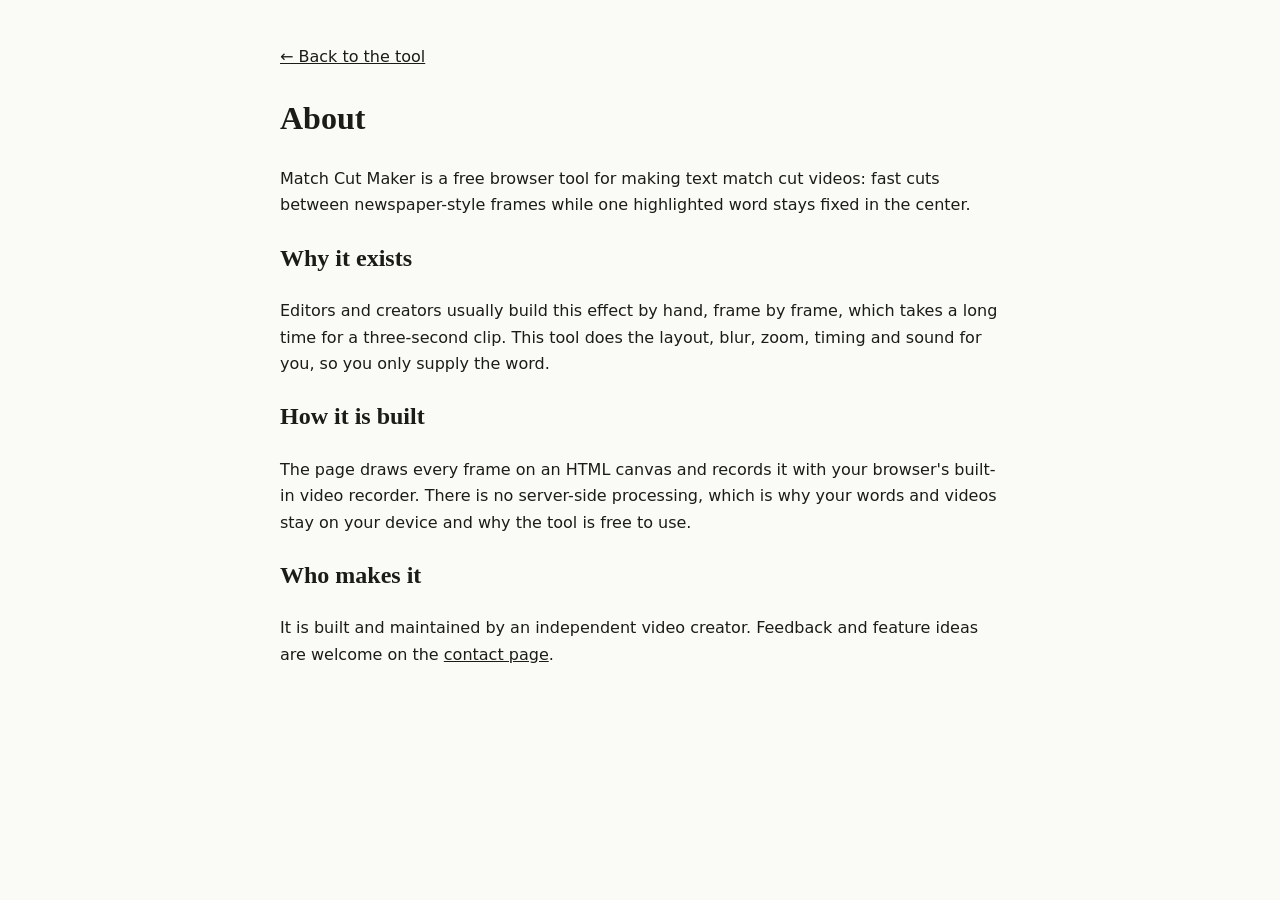
==== about.html @ c29c4c13 "Add match cut site with content pages and ad slots" ====
<!DOCTYPE html><html lang="en"><head><meta charset="utf-8"><meta name="viewport" content="width=device-width,initial-scale=1"><title>About - Match Cut Maker</title>
<style>body{font:16px/1.65 system-ui,sans-serif;max-width:720px;margin:0 auto;padding:28px 18px;background:#FAFAF7;color:#1b1b18}h1,h2{font-family:Georgia,serif}a{color:#1b1b18}@media(prefers-color-scheme:dark){body{background:#15150f;color:#f1efe6}a{color:#f1efe6}}</style></head><body>
<p><a href="index.html">&larr; Back to the tool</a></p><h1>About</h1>
<p>Match Cut Maker is a free browser tool for making text match cut videos: fast cuts between newspaper-style frames while one highlighted word stays fixed in the center.</p>
<h2>Why it exists</h2><p>Editors and creators usually build this effect by hand, frame by frame, which takes a long time for a three-second clip. This tool does the layout, blur, zoom, timing and sound for you, so you only supply the word.</p>
<h2>How it is built</h2><p>The page draws every frame on an HTML canvas and records it with your browser's built-in video recorder. There is no server-side processing, which is why your words and videos stay on your device and why the tool is free to use.</p>
<h2>Who makes it</h2><p>It is built and maintained by an independent video creator. Feedback and feature ideas are welcome on the <a href="contact.html">contact page</a>.</p></body></html>
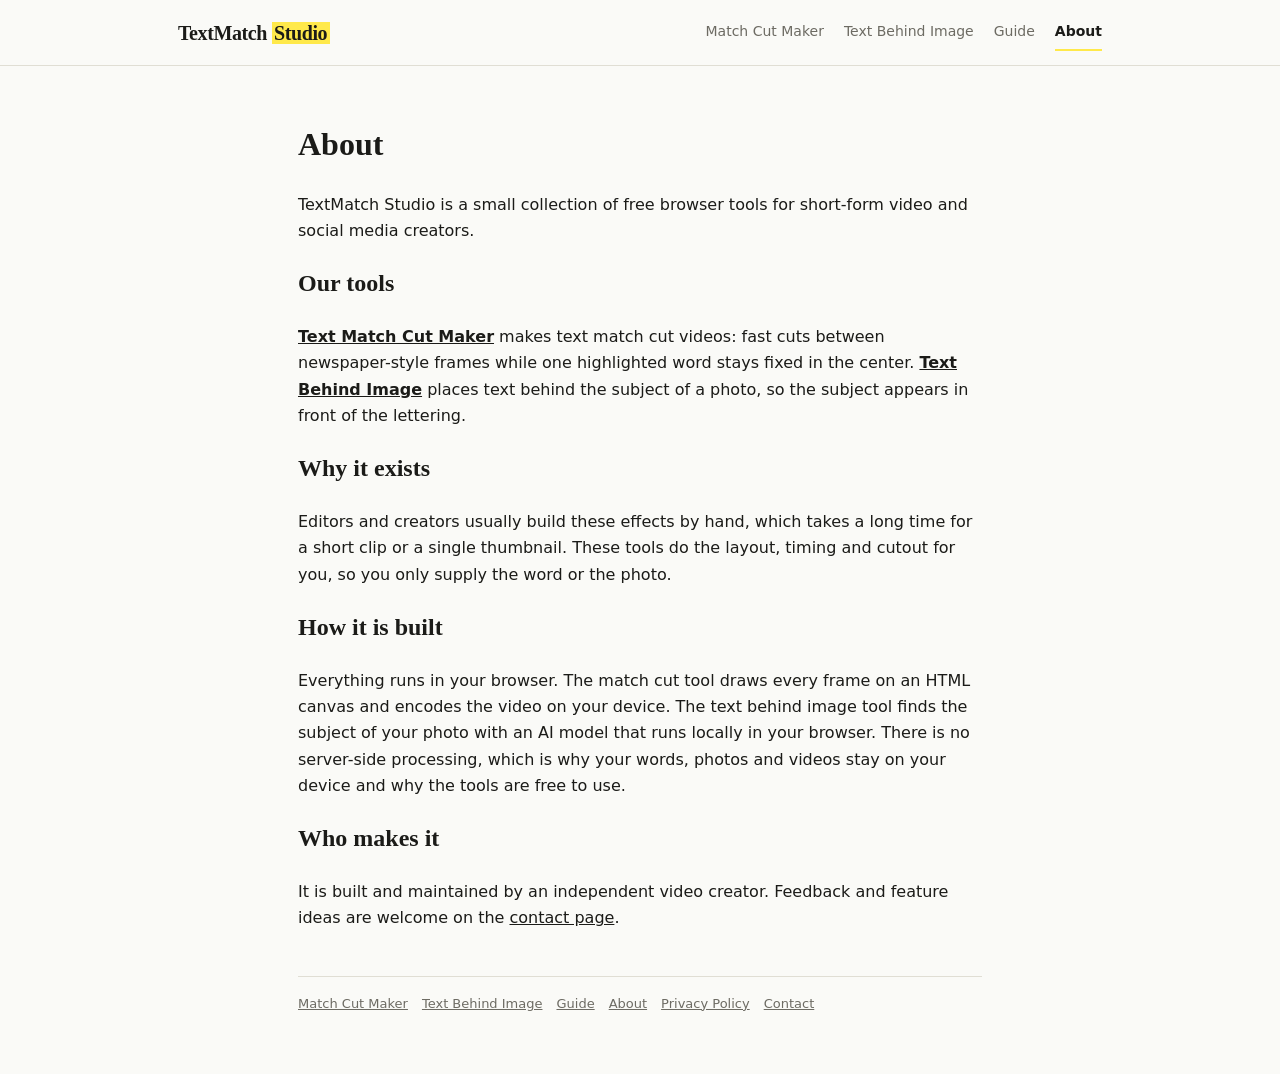
==== commit 3b711c16: "updating files" ====
--- a/about.html
+++ b/about.html
@@ -1,7 +1,40 @@
-<!DOCTYPE html><html lang="en"><head><meta charset="utf-8"><meta name="viewport" content="width=device-width,initial-scale=1"><title>About - Match Cut Maker</title>
-<style>body{font:16px/1.65 system-ui,sans-serif;max-width:720px;margin:0 auto;padding:28px 18px;background:#FAFAF7;color:#1b1b18}h1,h2{font-family:Georgia,serif}a{color:#1b1b18}@media(prefers-color-scheme:dark){body{background:#15150f;color:#f1efe6}a{color:#f1efe6}}</style></head><body>
-<p><a href="index.html">&larr; Back to the tool</a></p><h1>About</h1>
-<p>Match Cut Maker is a free browser tool for making text match cut videos: fast cuts between newspaper-style frames while one highlighted word stays fixed in the center.</p>
-<h2>Why it exists</h2><p>Editors and creators usually build this effect by hand, frame by frame, which takes a long time for a three-second clip. This tool does the layout, blur, zoom, timing and sound for you, so you only supply the word.</p>
-<h2>How it is built</h2><p>The page draws every frame on an HTML canvas and records it with your browser's built-in video recorder. There is no server-side processing, which is why your words and videos stay on your device and why the tool is free to use.</p>
-<h2>Who makes it</h2><p>It is built and maintained by an independent video creator. Feedback and feature ideas are welcome on the <a href="contact.html">contact page</a>.</p></body></html>+<!DOCTYPE html>
+<html lang="en"><head><meta charset="utf-8"><meta name="viewport" content="width=device-width,initial-scale=1"><title>About – TextMatch Studio</title>
+<style>
+:root{--bg:#FAFAF7;--fg:#1b1b18;--mut:#6d6b63;--card:#fff;--line:#e0ded4;--y:#FFE94A;--on-y:#1b1b18}
+@media(prefers-color-scheme:dark){:root{--bg:#15150f;--fg:#f1efe6;--mut:#a09d90;--card:#1f1f17;--line:#34332a}}
+*{box-sizing:border-box}
+body{margin:0;background:var(--bg);color:var(--fg);font:16px/1.65 system-ui,sans-serif}
+mark{background:var(--y);color:var(--on-y);padding:0 .12em}
+main{max-width:720px;margin:0 auto;padding:30px 18px 60px}
+h1,h2{font-family:Georgia,serif}
+a{color:var(--fg)}
+
+    /* ---- site header (shared across pages) ---- */
+    .site-h{border-bottom:1px solid var(--line);background:var(--bg)}
+    .site-h .in{max-width:960px;margin:0 auto;padding:14px 18px;display:flex;align-items:center;justify-content:space-between;gap:10px 22px;flex-wrap:wrap}
+    .site-h .logo{font:700 20px/1 Georgia,"Times New Roman",serif;color:var(--fg);text-decoration:none;letter-spacing:-.02em}
+    .site-h .links{display:flex;gap:4px 20px;flex-wrap:wrap;font-size:14px}
+    .site-h .links a{color:var(--mut);text-decoration:none;padding:6px 0;border-bottom:2px solid transparent}
+    .site-h .links a:hover{color:var(--fg)}
+    .site-h .links a[aria-current="page"]{color:var(--fg);font-weight:600;border-bottom-color:var(--y)}
+    @media(max-width:520px){.site-h .links{gap:4px 10px;font-size:12.5px}}
+
+footer{margin-top:44px;padding-top:16px;border-top:1px solid var(--line);font-size:13px;color:var(--mut)}
+footer a{color:var(--mut);margin-right:14px}
+</style></head><body>
+<header class="site-h"><div class="in"><a class="logo" href="index.html">TextMatch <mark>Studio</mark></a><div class="links" role="navigation" aria-label="Main"><a href="index.html">Match Cut Maker</a><a href="text-behind-image.html">Text Behind Image</a><a href="text-match-cut-generator.html">Guide</a><a href="about.html" aria-current="page">About</a></div></div></header>
+<main>
+<h1>About</h1>
+<p>TextMatch Studio is a small collection of free browser tools for short-form video and social media creators.</p>
+<h2>Our tools</h2>
+<p><a href="index.html"><b>Text Match Cut Maker</b></a> makes text match cut videos: fast cuts between newspaper-style frames while one highlighted word stays fixed in the center. <a href="text-behind-image.html"><b>Text Behind Image</b></a> places text behind the subject of a photo, so the subject appears in front of the lettering.</p>
+<h2>Why it exists</h2>
+<p>Editors and creators usually build these effects by hand, which takes a long time for a short clip or a single thumbnail. These tools do the layout, timing and cutout for you, so you only supply the word or the photo.</p>
+<h2>How it is built</h2>
+<p>Everything runs in your browser. The match cut tool draws every frame on an HTML canvas and encodes the video on your device. The text behind image tool finds the subject of your photo with an AI model that runs locally in your browser. There is no server-side processing, which is why your words, photos and videos stay on your device and why the tools are free to use.</p>
+<h2>Who makes it</h2>
+<p>It is built and maintained by an independent video creator. Feedback and feature ideas are welcome on the <a href="contact.html">contact page</a>.</p>
+<footer><a href="index.html">Match Cut Maker</a><a href="text-behind-image.html">Text Behind Image</a><a href="text-match-cut-generator.html">Guide</a><a href="about.html">About</a><a href="privacy.html">Privacy Policy</a><a href="contact.html">Contact</a></footer>
+</main>
+</body></html>
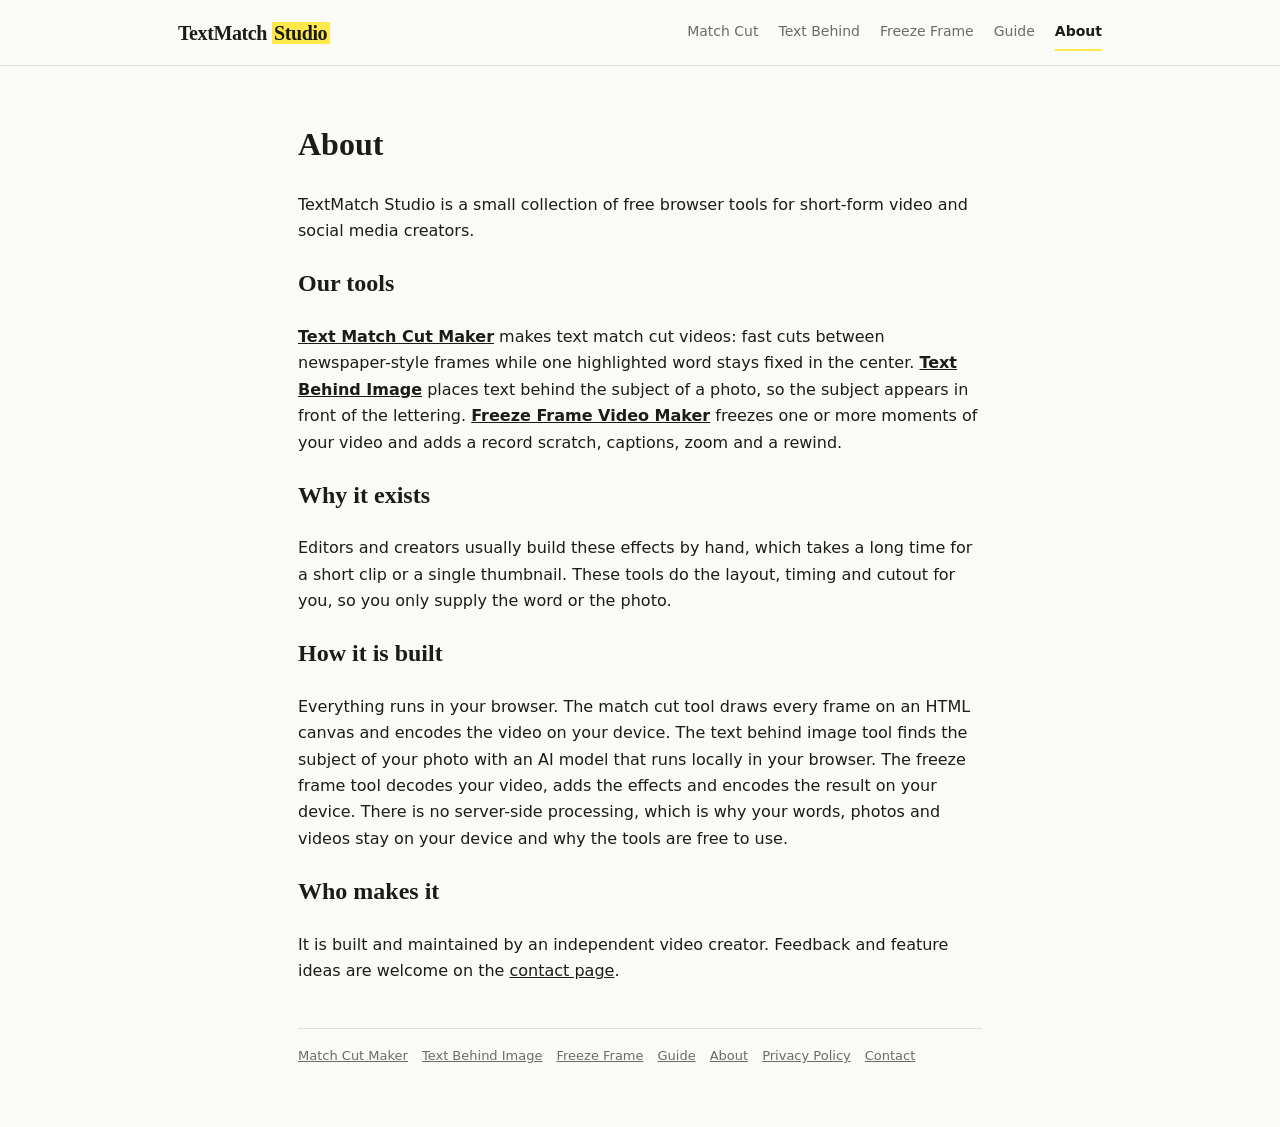
==== commit 4167b678: "adding v2 files" ====
--- a/about.html
+++ b/about.html
@@ -23,18 +23,18 @@
 footer{margin-top:44px;padding-top:16px;border-top:1px solid var(--line);font-size:13px;color:var(--mut)}
 footer a{color:var(--mut);margin-right:14px}
 </style></head><body>
-<header class="site-h"><div class="in"><a class="logo" href="index.html">TextMatch <mark>Studio</mark></a><div class="links" role="navigation" aria-label="Main"><a href="index.html">Match Cut Maker</a><a href="text-behind-image.html">Text Behind Image</a><a href="text-match-cut-generator.html">Guide</a><a href="about.html" aria-current="page">About</a></div></div></header>
+<header class="site-h"><div class="in"><a class="logo" href="index.html">TextMatch <mark>Studio</mark></a><div class="links" role="navigation" aria-label="Main"><a href="index.html">Match Cut</a><a href="text-behind-image.html">Text Behind</a><a href="freeze-frame-video-maker.html">Freeze Frame</a><a href="text-match-cut-generator.html">Guide</a><a href="about.html" aria-current="page">About</a></div></div></header>
 <main>
 <h1>About</h1>
 <p>TextMatch Studio is a small collection of free browser tools for short-form video and social media creators.</p>
 <h2>Our tools</h2>
-<p><a href="index.html"><b>Text Match Cut Maker</b></a> makes text match cut videos: fast cuts between newspaper-style frames while one highlighted word stays fixed in the center. <a href="text-behind-image.html"><b>Text Behind Image</b></a> places text behind the subject of a photo, so the subject appears in front of the lettering.</p>
+<p><a href="index.html"><b>Text Match Cut Maker</b></a> makes text match cut videos: fast cuts between newspaper-style frames while one highlighted word stays fixed in the center. <a href="text-behind-image.html"><b>Text Behind Image</b></a> places text behind the subject of a photo, so the subject appears in front of the lettering. <a href="freeze-frame-video-maker.html"><b>Freeze Frame Video Maker</b></a> freezes one or more moments of your video and adds a record scratch, captions, zoom and a rewind.</p>
 <h2>Why it exists</h2>
 <p>Editors and creators usually build these effects by hand, which takes a long time for a short clip or a single thumbnail. These tools do the layout, timing and cutout for you, so you only supply the word or the photo.</p>
 <h2>How it is built</h2>
-<p>Everything runs in your browser. The match cut tool draws every frame on an HTML canvas and encodes the video on your device. The text behind image tool finds the subject of your photo with an AI model that runs locally in your browser. There is no server-side processing, which is why your words, photos and videos stay on your device and why the tools are free to use.</p>
+<p>Everything runs in your browser. The match cut tool draws every frame on an HTML canvas and encodes the video on your device. The text behind image tool finds the subject of your photo with an AI model that runs locally in your browser. The freeze frame tool decodes your video, adds the effects and encodes the result on your device. There is no server-side processing, which is why your words, photos and videos stay on your device and why the tools are free to use.</p>
 <h2>Who makes it</h2>
 <p>It is built and maintained by an independent video creator. Feedback and feature ideas are welcome on the <a href="contact.html">contact page</a>.</p>
-<footer><a href="index.html">Match Cut Maker</a><a href="text-behind-image.html">Text Behind Image</a><a href="text-match-cut-generator.html">Guide</a><a href="about.html">About</a><a href="privacy.html">Privacy Policy</a><a href="contact.html">Contact</a></footer>
+<footer><a href="index.html">Match Cut Maker</a><a href="text-behind-image.html">Text Behind Image</a><a href="freeze-frame-video-maker.html">Freeze Frame</a><a href="text-match-cut-generator.html">Guide</a><a href="about.html">About</a><a href="privacy.html">Privacy Policy</a><a href="contact.html">Contact</a></footer>
 </main>
 </body></html>
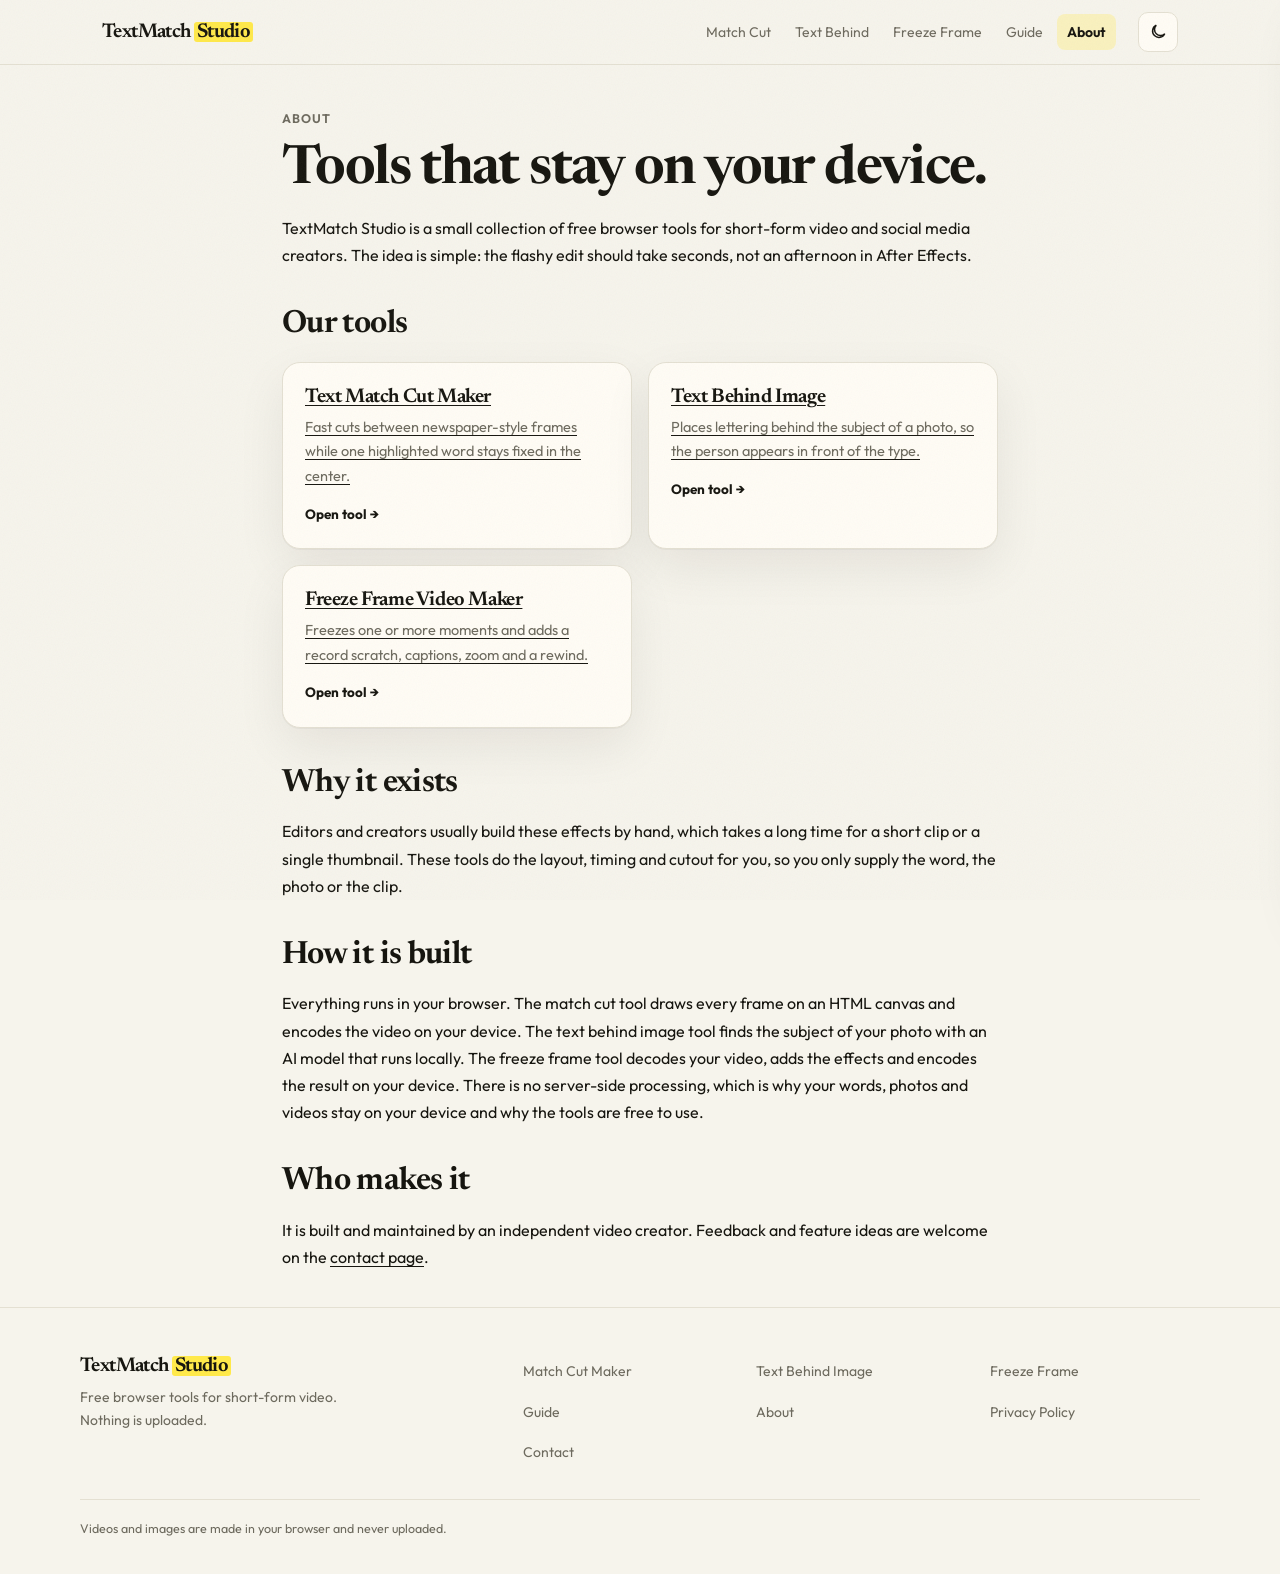
==== commit 916b2bd6: "Polish site-wide UX with a shared studio design system. Unify chrome, theme, and match-cut controls " ====
--- a/about.html
+++ b/about.html
@@ -1,40 +1,116 @@
 <!DOCTYPE html>
-<html lang="en"><head><meta charset="utf-8"><meta name="viewport" content="width=device-width,initial-scale=1"><title>About – TextMatch Studio</title>
-<style>
-:root{--bg:#FAFAF7;--fg:#1b1b18;--mut:#6d6b63;--card:#fff;--line:#e0ded4;--y:#FFE94A;--on-y:#1b1b18}
-@media(prefers-color-scheme:dark){:root{--bg:#15150f;--fg:#f1efe6;--mut:#a09d90;--card:#1f1f17;--line:#34332a}}
-*{box-sizing:border-box}
-body{margin:0;background:var(--bg);color:var(--fg);font:16px/1.65 system-ui,sans-serif}
-mark{background:var(--y);color:var(--on-y);padding:0 .12em}
-main{max-width:720px;margin:0 auto;padding:30px 18px 60px}
-h1,h2{font-family:Georgia,serif}
-a{color:var(--fg)}
+<html lang="en">
+<head>
+  <meta charset="utf-8">
+  <meta name="viewport" content="width=device-width, initial-scale=1, viewport-fit=cover">
+  <script>(function(){try{var t=localStorage.getItem('theme');document.documentElement.setAttribute('data-theme',t==='dark'||(!t&&matchMedia('(prefers-color-scheme: dark)').matches)?'dark':'light')}catch(e){}})();</script>
+  <title>About – TextMatch Studio</title>
+  <meta name="description" content="TextMatch Studio is a small collection of free browser tools for short-form video and social media creators. Nothing is uploaded.">
+  <link rel="canonical" href="https://textmatchstudio.com/about">
+  <link rel="preconnect" href="https://fonts.googleapis.com">
+  <link rel="preconnect" href="https://fonts.gstatic.com" crossorigin>
+  <link href="https://fonts.googleapis.com/css2?family=Newsreader:opsz,wght@6..72,500;6..72,650;6..72,700&family=Outfit:wght@400;500;600;700&display=swap" rel="stylesheet">
+  <link rel="stylesheet" href="assets/css/styles.css">
+</head>
+<body>
+  <a href="#main" class="skip-link">Skip to content</a>
+  <header class="site-h">
+    <div class="in">
+      <a class="logo" href="/">TextMatch <mark>Studio</mark></a>
+      <nav class="links" aria-label="Main">
+        <a href="/">Match Cut</a>
+        <a href="/text-behind-image">Text Behind</a>
+        <a href="/freeze-frame-video-maker">Freeze Frame</a>
+        <a href="/text-match-cut-generator">Guide</a>
+        <a href="/about" aria-current="page">About</a>
+      </nav>
+      <button class="theme-toggle" type="button" aria-label="Toggle dark mode">
+        <svg class="i-sun" viewBox="0 0 24 24" fill="none" stroke="currentColor" stroke-width="2" aria-hidden="true"><circle cx="12" cy="12" r="4"/><path d="M12 3v2M12 19v2M4.2 4.2l1.4 1.4M18.4 18.4l1.4 1.4M3 12h2M19 12h2M4.2 19.8l1.4-1.4M18.4 5.6l1.4-1.4"/></svg>
+        <svg class="i-moon" viewBox="0 0 24 24" fill="none" stroke="currentColor" stroke-width="2" aria-hidden="true"><path d="M21 14.3A8.5 8.5 0 1 1 9.7 3 7 7 0 0 0 21 14.3z"/></svg>
+      </button>
+      <button class="nav-toggle" aria-label="Open menu" aria-expanded="false" aria-controls="mobile-menu"><span></span><span></span><span></span></button>
+    </div>
+  </header>
+  <div class="overlay" id="overlay"></div>
+  <nav class="mobile-menu" id="mobile-menu" aria-label="Mobile">
+    <button class="close-btn" aria-label="Close menu">✕</button>
+    <nav>
+      <a href="/">Match Cut</a>
+      <a href="/text-behind-image">Text Behind Image</a>
+      <a href="/freeze-frame-video-maker">Freeze Frame Video Maker</a>
+      <a href="/text-match-cut-generator">Guide</a>
+      <a href="/about" aria-current="page">About</a>
+      <a href="/contact">Contact</a>
+      <a href="/privacy">Privacy Policy</a>
+    </nav>
+    <div class="theme-row"><span>Appearance</span>
+      <button class="theme-toggle" type="button" aria-label="Toggle dark mode">
+        <svg class="i-sun" viewBox="0 0 24 24" fill="none" stroke="currentColor" stroke-width="2" aria-hidden="true"><circle cx="12" cy="12" r="4"/><path d="M12 3v2M12 19v2M4.2 4.2l1.4 1.4M18.4 18.4l1.4 1.4M3 12h2M19 12h2M4.2 19.8l1.4-1.4M18.4 5.6l1.4-1.4"/></svg>
+        <svg class="i-moon" viewBox="0 0 24 24" fill="none" stroke="currentColor" stroke-width="2" aria-hidden="true"><path d="M21 14.3A8.5 8.5 0 1 1 9.7 3 7 7 0 0 0 21 14.3z"/></svg>
+      </button>
+    </div>
+  </nav>
 
-    /* ---- site header (shared across pages) ---- */
-    .site-h{border-bottom:1px solid var(--line);background:var(--bg)}
-    .site-h .in{max-width:960px;margin:0 auto;padding:14px 18px;display:flex;align-items:center;justify-content:space-between;gap:10px 22px;flex-wrap:wrap}
-    .site-h .logo{font:700 20px/1 Georgia,"Times New Roman",serif;color:var(--fg);text-decoration:none;letter-spacing:-.02em}
-    .site-h .links{display:flex;gap:4px 20px;flex-wrap:wrap;font-size:14px}
-    .site-h .links a{color:var(--mut);text-decoration:none;padding:6px 0;border-bottom:2px solid transparent}
-    .site-h .links a:hover{color:var(--fg)}
-    .site-h .links a[aria-current="page"]{color:var(--fg);font-weight:600;border-bottom-color:var(--y)}
-    @media(max-width:520px){.site-h .links{gap:4px 10px;font-size:12.5px}}
+  <main class="page" id="main">
+    <article class="prose-page">
+      <span class="kicker">About</span>
+      <h1>Tools that stay on your device.</h1>
+      <p>TextMatch Studio is a small collection of free browser tools for short-form video and social media creators. The idea is simple: the flashy edit should take seconds, not an afternoon in After Effects.</p>
 
-footer{margin-top:44px;padding-top:16px;border-top:1px solid var(--line);font-size:13px;color:var(--mut)}
-footer a{color:var(--mut);margin-right:14px}
-</style></head><body>
-<header class="site-h"><div class="in"><a class="logo" href="index.html">TextMatch <mark>Studio</mark></a><div class="links" role="navigation" aria-label="Main"><a href="index.html">Match Cut</a><a href="text-behind-image.html">Text Behind</a><a href="freeze-frame-video-maker.html">Freeze Frame</a><a href="text-match-cut-generator.html">Guide</a><a href="about.html" aria-current="page">About</a></div></div></header>
-<main>
-<h1>About</h1>
-<p>TextMatch Studio is a small collection of free browser tools for short-form video and social media creators.</p>
-<h2>Our tools</h2>
-<p><a href="index.html"><b>Text Match Cut Maker</b></a> makes text match cut videos: fast cuts between newspaper-style frames while one highlighted word stays fixed in the center. <a href="text-behind-image.html"><b>Text Behind Image</b></a> places text behind the subject of a photo, so the subject appears in front of the lettering. <a href="freeze-frame-video-maker.html"><b>Freeze Frame Video Maker</b></a> freezes one or more moments of your video and adds a record scratch, captions, zoom and a rewind.</p>
-<h2>Why it exists</h2>
-<p>Editors and creators usually build these effects by hand, which takes a long time for a short clip or a single thumbnail. These tools do the layout, timing and cutout for you, so you only supply the word or the photo.</p>
-<h2>How it is built</h2>
-<p>Everything runs in your browser. The match cut tool draws every frame on an HTML canvas and encodes the video on your device. The text behind image tool finds the subject of your photo with an AI model that runs locally in your browser. The freeze frame tool decodes your video, adds the effects and encodes the result on your device. There is no server-side processing, which is why your words, photos and videos stay on your device and why the tools are free to use.</p>
-<h2>Who makes it</h2>
-<p>It is built and maintained by an independent video creator. Feedback and feature ideas are welcome on the <a href="contact.html">contact page</a>.</p>
-<footer><a href="index.html">Match Cut Maker</a><a href="text-behind-image.html">Text Behind Image</a><a href="freeze-frame-video-maker.html">Freeze Frame</a><a href="text-match-cut-generator.html">Guide</a><a href="about.html">About</a><a href="privacy.html">Privacy Policy</a><a href="contact.html">Contact</a></footer>
-</main>
-</body></html>
+      <h2>Our tools</h2>
+      <div class="tcards" style="margin: 18px 0 28px">
+        <a class="tcard" href="/">
+          <div>
+            <h3>Text Match Cut Maker</h3>
+            <p>Fast cuts between newspaper-style frames while one highlighted word stays fixed in the center.</p>
+            <span class="go2">Open tool →</span>
+          </div>
+        </a>
+        <a class="tcard" href="/text-behind-image">
+          <div>
+            <h3>Text Behind Image</h3>
+            <p>Places lettering behind the subject of a photo, so the person appears in front of the type.</p>
+            <span class="go2">Open tool →</span>
+          </div>
+        </a>
+        <a class="tcard" href="/freeze-frame-video-maker">
+          <div>
+            <h3>Freeze Frame Video Maker</h3>
+            <p>Freezes one or more moments and adds a record scratch, captions, zoom and a rewind.</p>
+            <span class="go2">Open tool →</span>
+          </div>
+        </a>
+      </div>
+
+      <h2>Why it exists</h2>
+      <p>Editors and creators usually build these effects by hand, which takes a long time for a short clip or a single thumbnail. These tools do the layout, timing and cutout for you, so you only supply the word, the photo or the clip.</p>
+
+      <h2>How it is built</h2>
+      <p>Everything runs in your browser. The match cut tool draws every frame on an HTML canvas and encodes the video on your device. The text behind image tool finds the subject of your photo with an AI model that runs locally. The freeze frame tool decodes your video, adds the effects and encodes the result on your device. There is no server-side processing, which is why your words, photos and videos stay on your device and why the tools are free to use.</p>
+
+      <h2>Who makes it</h2>
+      <p>It is built and maintained by an independent video creator. Feedback and feature ideas are welcome on the <a href="/contact">contact page</a>.</p>
+    </article>
+
+    <footer class="site-f">
+      <div class="footer-grid">
+        <div class="footer-brand">
+          <div class="logo">TextMatch <mark>Studio</mark></div>
+          <p>Free browser tools for short-form video. Nothing is uploaded.</p>
+        </div>
+        <div class="footer-links">
+          <a href="/">Match Cut Maker</a>
+          <a href="/text-behind-image">Text Behind Image</a>
+          <a href="/freeze-frame-video-maker">Freeze Frame</a>
+          <a href="/text-match-cut-generator">Guide</a>
+          <a href="/about">About</a>
+          <a href="/privacy">Privacy Policy</a>
+          <a href="/contact">Contact</a>
+        </div>
+      </div>
+      <div class="footer-note">Videos and images are made in your browser and never uploaded.</div>
+    </footer>
+  </main>
+  <script src="assets/js/site.js"></script>
+</body>
+</html>
--- a/assets/css/styles.css
+++ b/assets/css/styles.css
@@ -0,0 +1,1363 @@
+/* ==========================================================================
+   TextMatch Studio — Shared design system
+   ========================================================================== */
+
+:root {
+  --bg: #f6f4ec;
+  --fg: #16150f;
+  --mut: #6d6a5e;
+  --card: #fffcf5;
+  --line: #e4e0d2;
+  --y: #ffe94a;
+  --y-deep: #f0d000;
+  --on-y: #16150f;
+  --ink: #1b1b18;
+  --paper: #efede6;
+  --surface: var(--card);
+  --border: var(--line);
+  --shadow: 0 1px 0 rgba(22, 21, 15, 0.04), 0 18px 50px rgba(22, 21, 15, 0.07);
+  --shadow-hover: 0 1px 0 rgba(22, 21, 15, 0.05), 0 24px 56px rgba(22, 21, 15, 0.12);
+  --radius: 18px;
+  --radius-sm: 11px;
+  --font-body: "Outfit", system-ui, -apple-system, BlinkMacSystemFont, "Segoe UI",
+    Roboto, "Helvetica Neue", Arial, sans-serif;
+  --font-display: "Newsreader", Georgia, "Times New Roman", serif;
+  --transition: 0.2s ease;
+  --header-h: 64px;
+  color-scheme: light;
+}
+
+@media (prefers-color-scheme: dark) {
+  :root:not([data-theme="light"]) {
+    --bg: #10100c;
+    --fg: #f3f0e6;
+    --mut: #a7a392;
+    --card: #1a1a14;
+    --line: #2e2d24;
+    --paper: #1f1e17;
+    --shadow: 0 18px 50px rgba(0, 0, 0, 0.38);
+    --shadow-hover: 0 24px 56px rgba(0, 0, 0, 0.5);
+    color-scheme: dark;
+  }
+}
+
+:root[data-theme="dark"] {
+  --bg: #10100c;
+  --fg: #f3f0e6;
+  --mut: #a7a392;
+  --card: #1a1a14;
+  --line: #2e2d24;
+  --paper: #1f1e17;
+  --shadow: 0 18px 50px rgba(0, 0, 0, 0.38);
+  --shadow-hover: 0 24px 56px rgba(0, 0, 0, 0.5);
+  color-scheme: dark;
+}
+
+:root[data-theme="light"] {
+  color-scheme: light;
+}
+
+*,
+*::before,
+*::after {
+  box-sizing: border-box;
+}
+
+html {
+  scroll-padding-top: calc(var(--header-h) + 16px);
+  scroll-behavior: smooth;
+}
+
+body {
+  margin: 0;
+  background: var(--bg);
+  color: var(--fg);
+  font: 16px/1.6 var(--font-body);
+  -webkit-font-smoothing: antialiased;
+  text-rendering: optimizeLegibility;
+}
+
+body::before {
+  content: "";
+  position: fixed;
+  inset: 0;
+  pointer-events: none;
+  z-index: 80;
+  opacity: 0.045;
+  background-image: url("data:image/svg+xml;utf8,<svg xmlns='http://www.w3.org/2000/svg' width='140' height='140'><filter id='n'><feTurbulence type='fractalNoise' baseFrequency='.85' numOctaves='2' stitchTiles='stitch'/></filter><rect width='100%25' height='100%25' filter='url(%23n)'/></svg>");
+}
+
+a {
+  color: var(--fg);
+  text-decoration: none;
+}
+
+a:hover {
+  color: var(--fg);
+}
+
+:focus-visible {
+  outline: 2px solid var(--fg);
+  outline-offset: 3px;
+}
+
+mark {
+  background: var(--y);
+  color: var(--on-y);
+  padding: 0 0.14em;
+  border-radius: 3px;
+  box-decoration-break: clone;
+}
+
+img {
+  max-width: 100%;
+  height: auto;
+  display: block;
+}
+
+.visually-hidden {
+  position: absolute;
+  width: 1px;
+  height: 1px;
+  padding: 0;
+  margin: -1px;
+  overflow: hidden;
+  clip: rect(0, 0, 0, 0);
+  border: 0;
+}
+
+.container {
+  width: min(1120px, 100%);
+  max-width: 1120px;
+  margin: 0 auto;
+  padding: 0 22px;
+}
+
+.page {
+  min-height: 100vh;
+  display: flex;
+  flex-direction: column;
+}
+
+/* ---- buttons ---- */
+.btn {
+  display: inline-flex;
+  align-items: center;
+  justify-content: center;
+  gap: 8px;
+  padding: 12px 20px;
+  border-radius: var(--radius-sm);
+  border: 1px solid var(--line);
+  background: var(--card);
+  color: var(--fg);
+  font: 650 14.5px/1 var(--font-body);
+  cursor: pointer;
+  transition: transform var(--transition), box-shadow var(--transition),
+    border-color var(--transition), background var(--transition);
+}
+
+.btn:hover {
+  border-color: color-mix(in srgb, var(--fg) 35%, var(--line));
+  transform: translateY(-1px);
+  box-shadow: var(--shadow);
+}
+
+.btn.primary {
+  background: var(--y);
+  color: var(--on-y);
+  border-color: #ead43a;
+  box-shadow: 0 1px 0 #fff6a8 inset, 0 10px 24px rgba(240, 208, 0, 0.22);
+}
+
+.btn.primary:hover {
+  background: #ffe25a;
+  border-color: #e0c820;
+}
+
+.btn:disabled,
+.btn.is-busy {
+  opacity: 0.62;
+  cursor: not-allowed;
+  transform: none;
+  box-shadow: none;
+}
+
+.btn .spin,
+.go .spin {
+  width: 14px;
+  height: 14px;
+  border: 2px solid currentColor;
+  border-right-color: transparent;
+  border-radius: 50%;
+  animation: spin 0.7s linear infinite;
+}
+
+@keyframes spin {
+  to {
+    transform: rotate(360deg);
+  }
+}
+
+.badge {
+  display: inline-flex;
+  align-items: center;
+  gap: 8px;
+  padding: 5px 11px;
+  border-radius: 999px;
+  font-size: 12px;
+  font-weight: 650;
+  letter-spacing: 0.06em;
+  text-transform: uppercase;
+  border: 1px solid var(--line);
+  background: color-mix(in srgb, var(--card) 80%, transparent);
+  color: var(--mut);
+}
+
+.badge.accent {
+  background: var(--y);
+  color: var(--on-y);
+  border-color: #ead43a;
+}
+
+.section-head {
+  margin: 0 0 8px;
+  font: 650 clamp(26px, 5vw, 38px) / 1.15 var(--font-display);
+  letter-spacing: -0.025em;
+}
+
+.section-sub {
+  margin: 0 0 28px;
+  color: var(--mut);
+  font-size: 17px;
+  line-height: 1.6;
+}
+
+.card {
+  background: var(--card);
+  border: 1px solid var(--line);
+  border-radius: var(--radius);
+  padding: 22px;
+  box-shadow: var(--shadow);
+}
+
+/* ---- header ---- */
+.site-h {
+  position: sticky;
+  top: 0;
+  z-index: 50;
+  border-bottom: 1px solid var(--line);
+  background: color-mix(in srgb, var(--bg) 78%, transparent);
+  backdrop-filter: blur(16px) saturate(1.2);
+  -webkit-backdrop-filter: blur(16px) saturate(1.2);
+}
+
+.site-h .in {
+  max-width: 1120px;
+  margin: 0 auto;
+  padding: 10px 22px;
+  min-height: var(--header-h);
+  display: flex;
+  align-items: center;
+  gap: 16px 22px;
+}
+
+.site-h .logo {
+  font: 650 20px / 1 var(--font-display);
+  color: var(--fg);
+  letter-spacing: -0.03em;
+  white-space: nowrap;
+  margin-right: auto;
+}
+
+.site-h .links {
+  display: flex;
+  gap: 2px 4px;
+  align-items: center;
+  font-size: 14px;
+}
+
+.site-h .links a {
+  color: var(--mut);
+  padding: 7px 10px;
+  border-radius: 8px;
+  transition: color var(--transition), background var(--transition);
+}
+
+.site-h .links a:hover {
+  color: var(--fg);
+  background: color-mix(in srgb, var(--fg) 6%, transparent);
+}
+
+.site-h .links a[aria-current="page"] {
+  color: var(--fg);
+  font-weight: 650;
+  background: color-mix(in srgb, var(--y) 28%, transparent);
+}
+
+.theme-toggle,
+.nav-toggle,
+.close-btn {
+  display: flex;
+  align-items: center;
+  justify-content: center;
+  width: 40px;
+  height: 40px;
+  border: 1px solid var(--line);
+  background: var(--card);
+  color: var(--fg);
+  border-radius: 10px;
+  cursor: pointer;
+  transition: border-color var(--transition), background var(--transition);
+  flex: none;
+}
+
+.theme-toggle:hover,
+.nav-toggle:hover,
+.close-btn:hover {
+  border-color: var(--fg);
+}
+
+.theme-toggle svg {
+  width: 18px;
+  height: 18px;
+}
+
+.theme-toggle .i-sun {
+  display: none;
+}
+
+.theme-toggle .i-moon {
+  display: block;
+}
+
+:root[data-theme="dark"] .theme-toggle .i-sun {
+  display: block;
+}
+
+:root[data-theme="dark"] .theme-toggle .i-moon {
+  display: none;
+}
+
+.nav-toggle {
+  display: none;
+  flex-direction: column;
+  gap: 5px;
+}
+
+.nav-toggle span {
+  display: block;
+  width: 16px;
+  height: 1.5px;
+  background: currentColor;
+  border-radius: 2px;
+}
+
+.mobile-menu {
+  position: fixed;
+  top: 0;
+  right: 0;
+  bottom: 0;
+  z-index: 60;
+  background: var(--card);
+  border-left: 1px solid var(--line);
+  transform: translateX(110%);
+  transition: transform 0.28s ease;
+  padding: 20px 20px 40px;
+  width: min(320px, 86vw);
+  box-shadow: var(--shadow-hover);
+  overflow-y: auto;
+}
+
+.mobile-menu.open {
+  transform: translateX(0);
+}
+
+.mobile-menu .close-btn {
+  margin-left: auto;
+}
+
+.mobile-menu nav {
+  display: flex;
+  flex-direction: column;
+  gap: 4px;
+  margin-top: 28px;
+}
+
+.mobile-menu nav a {
+  display: block;
+  padding: 12px 14px;
+  border-radius: 10px;
+  color: var(--fg);
+  font-weight: 550;
+}
+
+.mobile-menu nav a:hover,
+.mobile-menu nav a[aria-current="page"] {
+  background: color-mix(in srgb, var(--y) 18%, var(--bg));
+}
+
+.mobile-menu .theme-row {
+  margin-top: 28px;
+  padding-top: 20px;
+  border-top: 1px solid var(--line);
+  display: flex;
+  align-items: center;
+  justify-content: space-between;
+  color: var(--mut);
+  font-size: 14px;
+}
+
+.overlay {
+  position: fixed;
+  inset: 0;
+  z-index: 55;
+  background: rgba(12, 12, 8, 0.38);
+  backdrop-filter: blur(3px);
+  opacity: 0;
+  pointer-events: none;
+  transition: opacity 0.28s ease;
+}
+
+.overlay.visible {
+  opacity: 1;
+  pointer-events: auto;
+}
+
+.skip-link {
+  position: absolute;
+  left: -9999px;
+  top: 16px;
+  z-index: 100;
+  padding: 8px 16px;
+  background: var(--y);
+  color: var(--on-y);
+  font-weight: 700;
+  border-radius: 8px;
+}
+
+.skip-link:focus {
+  left: 20px;
+}
+
+/* ---- footer ---- */
+.site-f,
+footer.site-f {
+  margin-top: auto;
+  padding: 48px 22px 36px;
+  border-top: 1px solid var(--line);
+  color: var(--mut);
+  font-size: 13px;
+  max-width: none;
+}
+
+.footer-grid {
+  max-width: 1120px;
+  margin: 0 auto;
+  display: grid;
+  grid-template-columns: 1.2fr 2fr;
+  gap: 36px;
+  align-items: start;
+}
+
+.footer-brand .logo {
+  font: 650 20px / 1 var(--font-display);
+  color: var(--fg);
+  letter-spacing: -0.03em;
+  margin-bottom: 10px;
+  display: inline-block;
+}
+
+.footer-brand p {
+  margin: 0;
+  max-width: 34ch;
+  color: var(--mut);
+  font-size: 14px;
+  line-height: 1.6;
+}
+
+.footer-links {
+  display: grid;
+  grid-template-columns: repeat(3, 1fr);
+  gap: 10px 24px;
+}
+
+.footer-links a {
+  color: var(--mut);
+  font-size: 14px;
+  padding: 4px 0;
+  transition: color var(--transition);
+}
+
+.footer-links a:hover {
+  color: var(--fg);
+}
+
+.footer-note {
+  max-width: 1120px;
+  margin: 32px auto 0;
+  padding-top: 18px;
+  border-top: 1px solid var(--line);
+  font-size: 12.5px;
+  color: var(--mut);
+}
+
+/* ---- hero ---- */
+.hero {
+  padding: 48px 22px 20px;
+  position: relative;
+}
+
+.hero::after {
+  content: "";
+  position: absolute;
+  inset: auto 0 -80px;
+  height: 180px;
+  background: radial-gradient(ellipse at 50% 0, color-mix(in srgb, var(--y) 22%, transparent), transparent 70%);
+  pointer-events: none;
+}
+
+.hero-copy {
+  max-width: 760px;
+  margin: 0 auto 28px;
+  text-align: center;
+}
+
+.hero h1 {
+  font: 650 clamp(36px, 7vw, 68px) / 1.04 var(--font-display);
+  margin: 14px 0 16px;
+  letter-spacing: -0.035em;
+}
+
+.hero h1 mark {
+  animation: mark-pulse 3.4s ease-in-out infinite;
+}
+
+@keyframes mark-pulse {
+  0%,
+  100% {
+    box-shadow: 0 0 0 0 rgba(255, 233, 74, 0);
+  }
+  50% {
+    box-shadow: 0 0 0 8px rgba(255, 233, 74, 0.18);
+  }
+}
+
+.hero p.lead {
+  font-size: 18.5px;
+  color: var(--mut);
+  line-height: 1.65;
+  margin: 0 auto 22px;
+  max-width: 46ch;
+}
+
+.trust-row {
+  display: flex;
+  flex-wrap: wrap;
+  justify-content: center;
+  gap: 8px;
+}
+
+.trust-row span {
+  display: inline-flex;
+  align-items: center;
+  gap: 7px;
+  padding: 6px 11px;
+  border-radius: 999px;
+  border: 1px solid var(--line);
+  background: var(--card);
+  color: var(--mut);
+  font-size: 12.5px;
+  font-weight: 550;
+}
+
+.trust-row span::before {
+  content: "";
+  width: 6px;
+  height: 6px;
+  border-radius: 50%;
+  background: var(--y-deep);
+  box-shadow: 0 0 0 3px color-mix(in srgb, var(--y) 35%, transparent);
+}
+
+/* ---- studio home ---- */
+.studio-wrap {
+  position: relative;
+  z-index: 1;
+  padding-bottom: 20px;
+}
+
+.studio-home {
+  display: grid;
+  width: 100%;
+  grid-template-columns: minmax(240px, 1fr) 380px;
+  gap: 22px;
+  background: var(--card);
+  border: 1px solid var(--line);
+  border-radius: 24px;
+  padding: 18px;
+  box-shadow: var(--shadow);
+}
+
+.preview-col {
+  min-width: 0;
+  display: flex;
+  flex-direction: column;
+  gap: 12px;
+}
+
+.preview-stage {
+  position: relative;
+  width: 100%;
+  max-width: 420px;
+  min-height: 320px;
+  margin: 0 auto;
+  aspect-ratio: 9 / 16;
+  max-height: min(72vh, 740px);
+  background:
+    radial-gradient(circle at 50% 0, #2a2a24, transparent 55%),
+    #0d0d0b;
+  border-radius: 16px;
+  overflow: hidden;
+  box-shadow: 0 20px 50px rgba(0, 0, 0, 0.28);
+}
+
+.preview-stage[data-ar="1:1"] {
+  aspect-ratio: 1;
+  max-width: 520px;
+}
+
+.preview-stage[data-ar="16:9"] {
+  aspect-ratio: 16 / 9;
+  max-width: 100%;
+}
+
+.preview-stage canvas,
+.preview-stage video {
+  position: absolute;
+  inset: 0;
+  width: 100%;
+  height: 100%;
+  object-fit: contain;
+  background: #0d0d0b;
+}
+
+.preview-stage video {
+  display: none;
+  z-index: 2;
+}
+
+.preview-stage .hero-badge {
+  position: absolute;
+  top: 14px;
+  left: 14px;
+  z-index: 3;
+  pointer-events: none;
+}
+
+#stg {
+  position: absolute;
+  inset: 0;
+  z-index: 2;
+  display: none;
+  align-items: center;
+  justify-content: center;
+  text-align: center;
+  color: #ece8d8;
+  padding: 28px;
+  background: rgba(10, 10, 8, 0.55);
+  backdrop-filter: blur(6px);
+  font-size: 15px;
+  line-height: 1.5;
+}
+
+.status,
+#st {
+  min-height: 22px;
+  color: var(--mut);
+  font-size: 13px;
+  text-align: center;
+}
+
+.bar {
+  height: 4px;
+  background: var(--line);
+  border-radius: 99px;
+  overflow: hidden;
+}
+
+.bar i {
+  display: block;
+  height: 100%;
+  width: 0;
+  background: linear-gradient(90deg, var(--y-deep), var(--y));
+  transition: width 0.12s linear;
+}
+
+.panel {
+  background: color-mix(in srgb, var(--bg) 70%, var(--card));
+  border: 1px solid var(--line);
+  border-radius: 16px;
+  padding: 18px 16px 16px;
+}
+
+.panel .word-field {
+  margin-top: 0;
+}
+
+.word-input {
+  font: 650 28px / 1.15 var(--font-display) !important;
+  letter-spacing: -0.02em;
+  padding: 14px 14px !important;
+}
+
+.chips {
+  display: flex;
+  flex-wrap: wrap;
+  gap: 6px;
+  margin: 8px 0 4px;
+}
+
+.chip {
+  border: 1px solid var(--line);
+  background: var(--card);
+  color: var(--fg);
+  border-radius: 999px;
+  padding: 6px 11px;
+  font: 550 12.5px var(--font-body);
+  cursor: pointer;
+  transition: background var(--transition), border-color var(--transition),
+    transform var(--transition);
+}
+
+.chip:hover,
+.chip.on {
+  border-color: #ead43a;
+  background: var(--y);
+  color: var(--on-y);
+}
+
+.presets {
+  display: grid;
+  grid-template-columns: repeat(3, 1fr);
+  gap: 6px;
+}
+
+.presets .chip {
+  border-radius: 10px;
+  padding: 9px 6px;
+  text-align: center;
+}
+
+.ctrl-group {
+  margin-top: 8px;
+  padding-top: 4px;
+}
+
+.go-row {
+  display: grid;
+  grid-template-columns: 1fr;
+  gap: 8px;
+  margin-top: 16px;
+}
+
+.go-row .btn {
+  width: 100%;
+  padding: 14px 16px;
+  font-size: 15px;
+}
+
+#dl {
+  display: none;
+}
+
+.hint {
+  margin-top: 10px;
+  color: var(--mut);
+  font-size: 12.5px;
+  line-height: 1.5;
+}
+
+kbd {
+  display: inline-block;
+  padding: 1px 6px;
+  border: 1px solid var(--line);
+  border-bottom-width: 2px;
+  border-radius: 5px;
+  font: 550 11px var(--font-body);
+  background: var(--card);
+}
+
+/* ---- tools ---- */
+.tools {
+  padding: 72px 0 28px;
+}
+
+.tcards {
+  display: grid;
+  grid-template-columns: repeat(auto-fit, minmax(240px, 1fr));
+  gap: 16px;
+}
+
+.tcard {
+  display: flex;
+  flex-direction: column;
+  gap: 14px;
+  background: var(--card);
+  border: 1px solid var(--line);
+  border-radius: var(--radius);
+  padding: 22px;
+  color: var(--fg);
+  text-decoration: none;
+  transition: transform var(--transition), box-shadow var(--transition),
+    border-color var(--transition);
+  box-shadow: var(--shadow);
+  min-height: 100%;
+}
+
+.tcard:hover {
+  border-color: color-mix(in srgb, var(--fg) 28%, var(--line));
+  transform: translateY(-3px);
+  box-shadow: var(--shadow-hover);
+}
+
+.tcard.here {
+  border-color: #ead43a;
+  background:
+    linear-gradient(180deg, color-mix(in srgb, var(--y) 14%, var(--card)), var(--card));
+}
+
+.tcard svg {
+  width: 52px;
+  height: 52px;
+  flex: none;
+  border-radius: 14px;
+}
+
+.tcard h3 {
+  margin: 0 0 6px;
+  font: 650 20px / 1.2 var(--font-display);
+  letter-spacing: -0.02em;
+}
+
+.tcard p {
+  margin: 0 0 12px;
+  color: var(--mut);
+  font-size: 14.5px;
+  line-height: 1.55;
+}
+
+.go2 {
+  margin-top: auto;
+  font-weight: 700;
+  font-size: 13.5px;
+  color: var(--fg);
+  display: inline-flex;
+  align-items: center;
+  gap: 6px;
+}
+
+.tcard:hover .go2 {
+  gap: 10px;
+}
+
+/* ---- steps / info ---- */
+.steps {
+  display: grid;
+  grid-template-columns: repeat(3, 1fr);
+  gap: 16px;
+  margin: 8px 0 8px;
+  padding: 0;
+  list-style: none;
+}
+
+.step {
+  background: var(--card);
+  border: 1px solid var(--line);
+  border-radius: 16px;
+  padding: 20px;
+  box-shadow: var(--shadow);
+}
+
+.step .n {
+  width: 32px;
+  height: 32px;
+  border-radius: 50%;
+  background: var(--y);
+  color: var(--on-y);
+  display: grid;
+  place-items: center;
+  font: 700 14px var(--font-body);
+  margin-bottom: 12px;
+}
+
+.step h3 {
+  margin: 0 0 6px;
+  font: 650 18px / 1.25 var(--font-display);
+}
+
+.step p {
+  margin: 0;
+  color: var(--mut);
+  font-size: 14.5px;
+}
+
+.info {
+  padding: 56px 0 20px;
+}
+
+.info h2,
+.info .section-head {
+  margin: 36px 0 12px;
+}
+
+.info h2:first-child,
+.info .section-head:first-child {
+  margin-top: 0;
+}
+
+.info p,
+.info li {
+  line-height: 1.7;
+}
+
+.info ul,
+.info ol {
+  margin: 12px 0 22px;
+  padding-left: 22px;
+}
+
+.info li {
+  margin-bottom: 10px;
+}
+
+.use-grid {
+  display: grid;
+  grid-template-columns: 1fr 1fr;
+  gap: 12px;
+  margin: 16px 0 24px;
+}
+
+.use-card {
+  background: var(--card);
+  border: 1px solid var(--line);
+  border-radius: 14px;
+  padding: 16px 16px 14px;
+}
+
+.use-card b {
+  display: block;
+  margin-bottom: 4px;
+  font: 650 16px / 1.3 var(--font-display);
+}
+
+.use-card span {
+  color: var(--mut);
+  font-size: 14px;
+}
+
+.faq-list {
+  display: grid;
+  gap: 8px;
+}
+
+details {
+  border: 1px solid var(--line);
+  background: var(--card);
+  border-radius: 12px;
+  padding: 14px 16px;
+  margin: 0;
+  transition: border-color var(--transition), box-shadow var(--transition);
+}
+
+details[open] {
+  box-shadow: var(--shadow);
+}
+
+summary {
+  cursor: pointer;
+  font-weight: 650;
+  font-size: 15px;
+  list-style: none;
+  padding-right: 28px;
+  position: relative;
+}
+
+summary::-webkit-details-marker {
+  display: none;
+}
+
+summary::after {
+  content: "";
+  width: 8px;
+  height: 8px;
+  border-right: 2px solid var(--mut);
+  border-bottom: 2px solid var(--mut);
+  position: absolute;
+  right: 6px;
+  top: 50%;
+  transform: translateY(-70%) rotate(45deg);
+  transition: transform 0.2s ease;
+}
+
+details[open] summary::after {
+  transform: translateY(-20%) rotate(225deg);
+}
+
+details p {
+  margin: 10px 0 0;
+  color: var(--mut);
+  font-size: 14.5px;
+  line-height: 1.6;
+}
+
+/* ---- forms ---- */
+label {
+  display: block;
+  font-size: 12.5px;
+  color: var(--mut);
+  margin: 14px 0 6px;
+  font-weight: 550;
+}
+
+label b {
+  float: right;
+  color: var(--fg);
+  font-weight: 650;
+  font-variant-numeric: tabular-nums;
+}
+
+input[type="text"],
+input[type="number"],
+input[type="email"],
+select,
+textarea {
+  width: 100%;
+  padding: 11px 13px;
+  border-radius: var(--radius-sm);
+  border: 1px solid var(--line);
+  background: var(--bg);
+  color: var(--fg);
+  font: inherit;
+  transition: border-color var(--transition), box-shadow var(--transition);
+}
+
+input[type="text"]:focus,
+input[type="number"]:focus,
+input[type="email"]:focus,
+select:focus,
+textarea:focus {
+  outline: none;
+  border-color: var(--fg);
+  box-shadow: 0 0 0 3px color-mix(in srgb, var(--fg) 10%, transparent);
+}
+
+input[type="range"] {
+  width: 100%;
+  accent-color: #d9b800;
+}
+
+.seg {
+  display: flex;
+  gap: 6px;
+}
+
+.seg button {
+  flex: 1;
+  padding: 10px 0;
+  border: 1px solid var(--line);
+  background: var(--bg);
+  color: var(--fg);
+  border-radius: 10px;
+  font: inherit;
+  cursor: pointer;
+  transition: all var(--transition);
+}
+
+.seg button:hover {
+  border-color: var(--fg);
+}
+
+.seg button.on {
+  background: var(--y);
+  color: var(--on-y);
+  border-color: #ead43a;
+  font-weight: 650;
+}
+
+/* ---- content pages ---- */
+.prose-page {
+  max-width: 760px;
+  margin: 0 auto;
+  padding: 40px 22px 20px;
+  flex: 1;
+}
+
+.prose-page h1 {
+  font: 650 clamp(34px, 6vw, 54px) / 1.08 var(--font-display);
+  letter-spacing: -0.03em;
+  margin: 10px 0 14px;
+}
+
+.prose-page h2 {
+  font: 650 clamp(24px, 4vw, 32px) / 1.2 var(--font-display);
+  letter-spacing: -0.02em;
+  margin: 36px 0 12px;
+}
+
+.prose-page p,
+.prose-page li {
+  line-height: 1.7;
+}
+
+.prose-page a {
+  text-decoration: underline;
+  text-decoration-thickness: 1px;
+  text-underline-offset: 3px;
+}
+
+.kicker {
+  display: inline-flex;
+  color: var(--mut);
+  font-size: 12.5px;
+  font-weight: 650;
+  letter-spacing: 0.08em;
+  text-transform: uppercase;
+}
+
+.contact-card {
+  display: flex;
+  align-items: center;
+  justify-content: space-between;
+  gap: 14px;
+  flex-wrap: wrap;
+  margin: 22px 0;
+}
+
+.contact-card b {
+  font: 650 20px / 1.2 var(--font-display);
+}
+
+.platform-grid {
+  display: grid;
+  grid-template-columns: 1fr 1fr 1fr;
+  gap: 12px;
+  margin: 18px 0 28px;
+}
+
+.final-cta {
+  text-align: center;
+  padding: 36px 22px;
+  background: var(--card);
+  border: 1px solid var(--line);
+  border-radius: 18px;
+  box-shadow: var(--shadow);
+  margin: 28px 0 8px;
+}
+
+.final-cta h2 {
+  margin-top: 0;
+}
+
+.final-cta .btn {
+  text-decoration: none;
+}
+
+.tool-intro {
+  max-width: 760px;
+}
+
+.tool-intro h1 {
+  font: 650 clamp(32px, 6vw, 52px) / 1.08 var(--font-display);
+  letter-spacing: -0.03em;
+  margin: 8px 0 8px;
+}
+
+.tool-intro .sub,
+p.sub {
+  color: var(--mut);
+  margin: 0 0 22px;
+  font-size: 17px;
+}
+
+/* cookie + toast */
+#cb {
+  display: none;
+  position: fixed;
+  left: 14px;
+  right: 14px;
+  bottom: calc(14px + env(safe-area-inset-bottom, 0px));
+  max-width: 640px;
+  margin: 0 auto;
+  background: var(--card);
+  border: 1px solid var(--line);
+  border-radius: 16px;
+  padding: 14px;
+  gap: 12px;
+  align-items: center;
+  flex-wrap: wrap;
+  font-size: 13.5px;
+  box-shadow: var(--shadow-hover);
+  z-index: 70;
+}
+
+#cb p {
+  margin: 0;
+  flex: 1 1 260px;
+}
+
+#cb button {
+  padding: 9px 14px;
+  border-radius: 10px;
+  border: 1px solid var(--line);
+  background: var(--bg);
+  color: var(--fg);
+  font: inherit;
+  cursor: pointer;
+}
+
+#cb button.p {
+  background: var(--y);
+  color: var(--on-y);
+  border-color: #ead43a;
+  font-weight: 650;
+}
+
+.toast {
+  position: fixed;
+  left: 50%;
+  bottom: calc(22px + env(safe-area-inset-bottom, 0px));
+  transform: translate(-50%, 12px);
+  background: var(--fg);
+  color: var(--bg);
+  padding: 10px 16px;
+  border-radius: 999px;
+  font-size: 13.5px;
+  font-weight: 600;
+  opacity: 0;
+  pointer-events: none;
+  z-index: 80;
+  transition: opacity 0.2s ease, transform 0.2s ease;
+}
+
+.toast.show {
+  opacity: 1;
+  transform: translate(-50%, 0);
+}
+
+/* ---- legacy / shared tool page helpers ---- */
+.grid {
+  display: grid;
+  grid-template-columns: minmax(0, 1fr) 340px;
+  gap: 22px;
+  align-items: start;
+}
+
+.stage {
+  display: flex;
+  justify-content: center;
+  align-items: center;
+  background: #0d0d0b;
+  border-radius: var(--radius);
+  overflow: hidden;
+  min-height: 260px;
+  box-shadow: var(--shadow);
+}
+
+.hero-visual {
+  position: relative;
+  height: 320px;
+  border-radius: var(--radius);
+  overflow: hidden;
+  background: var(--card);
+  border: 1px solid var(--line);
+}
+
+.hero-actions {
+  display: flex;
+  gap: 12px;
+  flex-wrap: wrap;
+}
+
+/* ---- responsive ---- */
+@media (max-width: 980px) {
+  .studio-home,
+  .grid {
+    grid-template-columns: 1fr;
+  }
+
+  .tcards,
+  .steps,
+  .platform-grid {
+    grid-template-columns: 1fr;
+  }
+
+  .use-grid {
+    grid-template-columns: 1fr;
+  }
+
+  .preview-stage {
+    max-height: min(58vh, 560px);
+  }
+}
+
+@media (max-width: 760px) {
+  .site-h .links {
+    display: none;
+  }
+
+  .nav-toggle {
+    display: flex;
+  }
+
+  .footer-grid,
+  .footer-links {
+    grid-template-columns: 1fr 1fr;
+  }
+
+  .footer-grid {
+    gap: 24px;
+  }
+
+  .hero {
+    padding-top: 28px;
+  }
+}
+
+@media (max-width: 520px) {
+  .container,
+  .hero,
+  .prose-page {
+    padding-left: 16px;
+    padding-right: 16px;
+  }
+
+  .site-h .in {
+    padding-left: 16px;
+    padding-right: 16px;
+  }
+
+  .studio-home {
+    padding: 12px;
+    border-radius: 18px;
+  }
+
+  .footer-grid,
+  .footer-links {
+    grid-template-columns: 1fr;
+  }
+
+  .word-input {
+    font-size: 24px !important;
+  }
+}
+
+@media (prefers-reduced-motion: reduce) {
+  *,
+  *::before,
+  *::after {
+    animation-duration: 0.01ms !important;
+    animation-iteration-count: 1 !important;
+    transition-duration: 0.01ms !important;
+    scroll-behavior: auto !important;
+  }
+}
